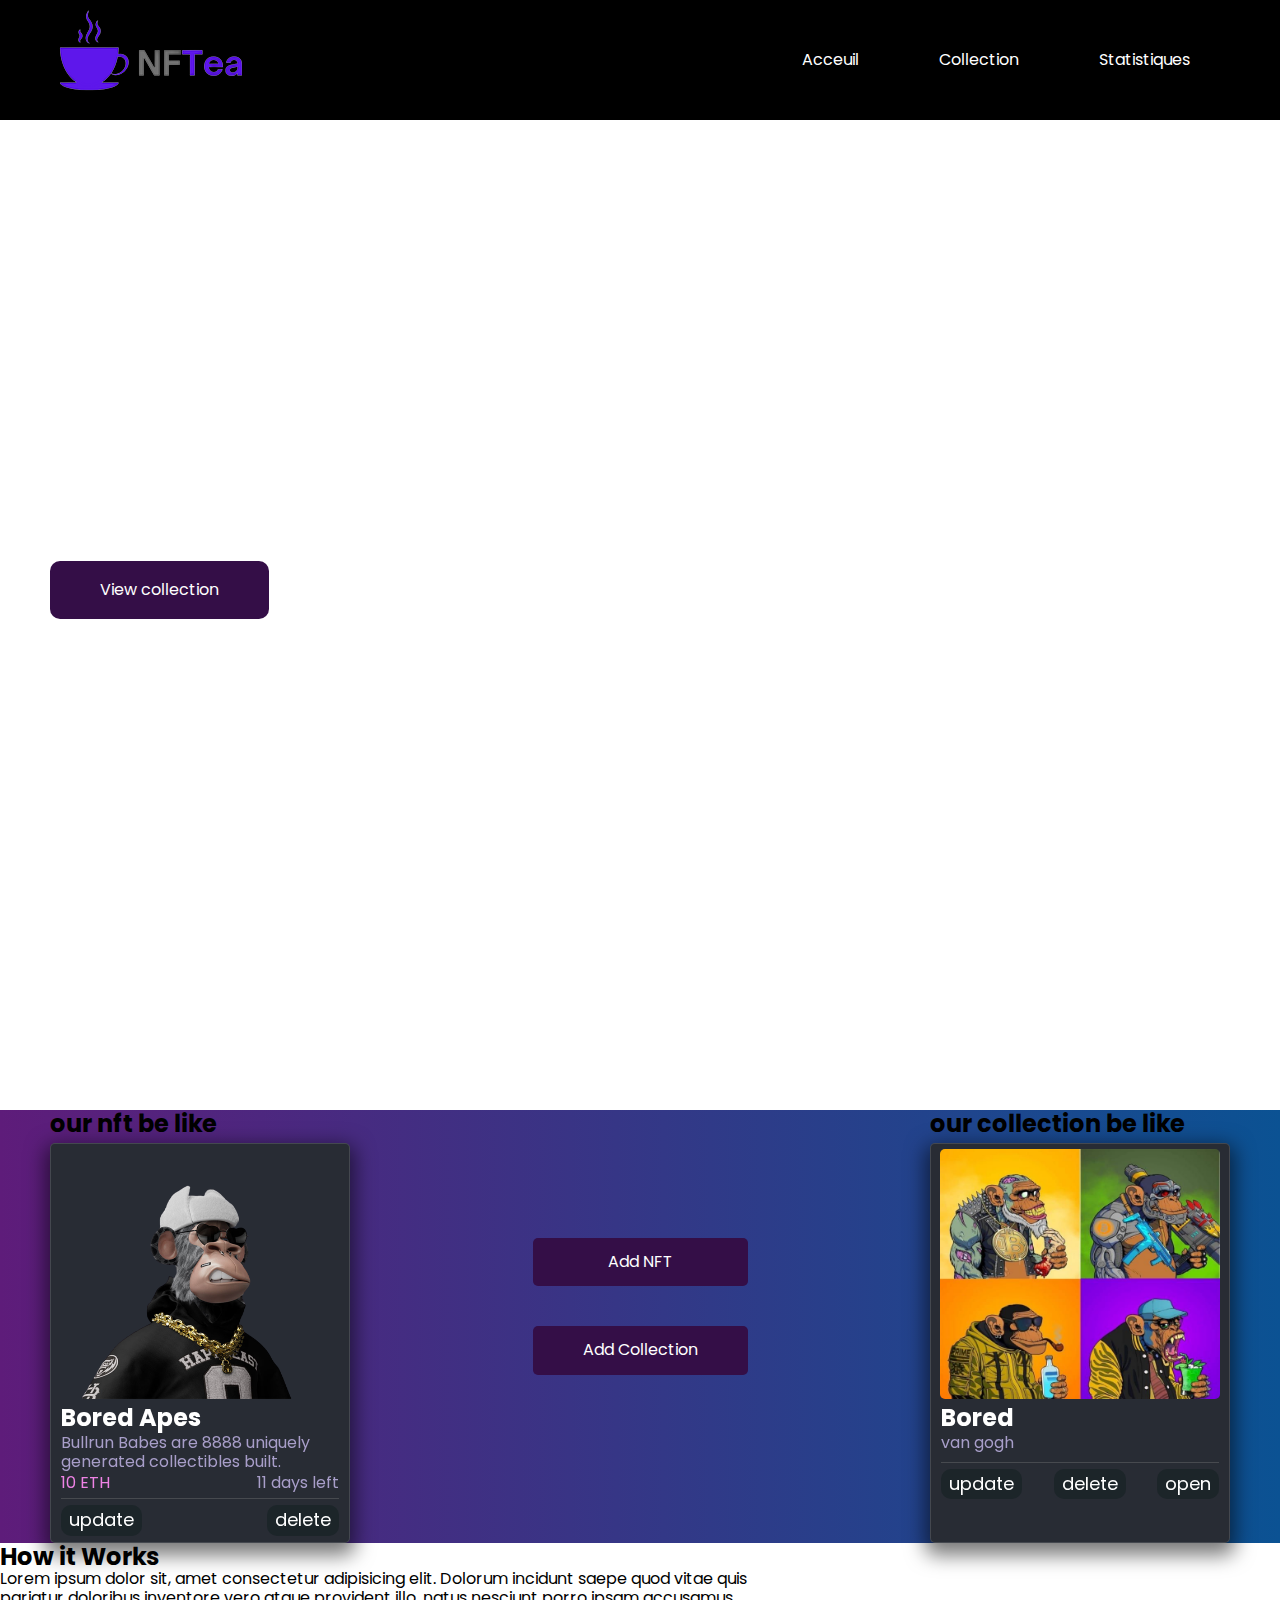
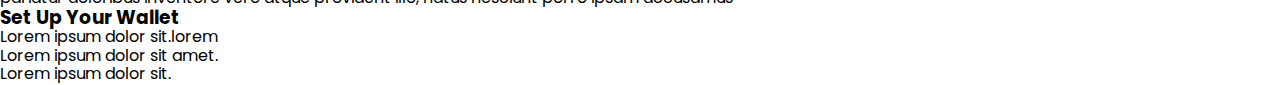
==== index.html @ 4c7557d9 "Update Home page" ====
<!DOCTYPE html>
<html lang="en">
<head>
    <meta charset="UTF-8">
    <meta http-equiv="X-UA-Compatible" content="IE=edge">
    <meta name="viewport" content="width=device-width, initial-scale=1.0">
    <!-- Render All elements normally -->
    <link rel="stylesheet" href="css/normalize.css">
    <!-- Google Fonts -->
    <link rel="preconnect" href="https://fonts.googleapis.com">
    <link rel="preconnect" href="https://fonts.gstatic.com" crossorigin>
    <!-- *************font awesome************** -->
    <link href="https://fonts.googleapis.com/css2?family=Poppins:wght@400;500;700&display=swap" rel="stylesheet">
    <link rel="stylesheet" href="https://cdnjs.cloudflare.com/ajax/libs/font-awesome/6.2.0/css/all.min.css"
        integrity="sha512-xh6O/CkQoPOWDdYTDqeRdPCVd1SpvCA9XXcUnZS2FmJNp1coAFzvtCN9BmamE+4aHK8yyUHUSCcJHgXloTyT2A=="
        crossorigin="anonymous" referrerpolicy="no-referrer" />
    <!-- Css File -->
    <link rel="stylesheet" href="css/main.css">
    <title>Acceuil</title>
</head>
<body>
    <!-- Start Header -->
    <header>
        <div class="navigation-bar">
            <a href="" class="logo">
                <img  class="logo" src="img/NFTealogov1.png" alt="NFT LOGO">
            </a>
            <nav>
                <ul>
                    <li><a href="#">Acceuil</a></li>
                    <li><a href="#">Collection</a></li>
                    <li><a href="#">Statistiques</a></li>
                </ul>
            </nav>
        </div>
    </header>
    <!-- End Header -->
    <!-- Start Landing -->
    <div class="landing">
        <div class="home">
        <p class="create">Create</p>
        <p class="own-nft">Your own NFT</p>
        <button>View collection</button>
        </div>
    </div>
    <!-- End Landing -->
    <!-- Start Cards -->
    <div class="content-body">
        <div>
        <h2 class="titre">our nft be like</h2>
        <div class="card nft-card-left">
            <img src="/img/nft-test.png" alt="" class="nftimg">
            <div class="info">
            <h2 class="name">Bored Apes</h2>
            <p class="description">Bullrun Babes are 8888 uniquely generated collectibles built.</p>
            
            <div class="price">
                <div style="display: flex; align-items: center;">
                    <i class='fab fa-ethereum' style='font-size:30px'></i>
                        <p>10 ETH</p>
                </div>
                <div class="duration">
                <i class="fa-solid fa-clock" style='font-size:18px'></i>
                <p>11 days left</p>
                </div>
            </div>
            <hr>
            <div class="buttons">
                <a href="">update</a>
                <a href="">delete</a>
            </div>
            </div>
        </div>
    </div>
        <div class="add-buttons">
            <button>Add NFT</button>
            <button>Add Collection</button>
        </div>
    <div>
        <h2 >our collection be like</h2>
    
        <div class="card nft-card-right">
            <img src="img/nft-collection.jpg" alt="" class="nftimg">
            <div class="info">
                <h2 class="name">Bored</h2>
                <p class="description">van gogh</p>

                <div class="price">
                    <!-- <div style="display: flex; align-items: center;">
                        <i class='fab fa-ethereum' style='font-size:30px'></i>
                        <p class="prc"> ETH</p>
                    </div> -->
                    <!-- <div class="duration">
                        <i class="fa-solid fa-clock" style='font-size:18px'></i>
                        <p>11 days left</p>
                    </div> -->
                </div>
                <hr>
                <div class="buttons">
                    <a href="">update</a>
                    <a href="">delete</a>
                    <a href="">open</a>
                </div>
            </div>
        </div>
    </div>

    </div>
    <!-- End Cards -->
    <!-- Start Discover -->
    <div class="discover">
        <h2>How it Works</h2>
        <p>Lorem ipsum dolor sit, amet consectetur adipisicing elit. Dolorum incidunt saepe quod vitae quis <br> pariatur doloribus inventore vero atque provident illo, natus nesciunt porro ipsam accusamus </p>
        <div class="parts">
            <div class="sellyournft">
                <i class="fa-solid fa-wallet"></i>
                <h3>Set Up Your Wallet</h3>
                <p>Lorem ipsum dolor sit.lorem <br> Lorem ipsum dolor sit amet. <br> Lorem ipsum dolor sit.</p>
            </div>
            
        </div>
    </div>
    <!-- End Discover -->
</body>
</html>
---- css/main.css ----
/* Start Global Rules */
* {
    -webkit-box-sizing: border-box;
    -moz-box-sizing: border-box;
    box-sizing: border-box;
    margin: 0;
    padding: 0;
}
html {
    scroll-behavior: smooth;
}
body {
    /* background-image: url('../img/bodybg.jpg'); */
    font-family: 'Poppins', sans-serif;
}
ul {
    list-style: none;
}
/* End Global Rules */
/* Start Global Variables */
:root {
    --main-color: black;
    --second-color: white;
}
/* End Global Variables */
/* Start Container */
.navigation-bar{
    background-color: black;
    /* margin-left: auto;
    margin-right: auto;
    width: 170vh;
    min-height: 100vh; */
}

/* End Container */
/* Start Header */
header .navigation-bar {
    display: flex;
    justify-content: space-between;
    background-color: var(--main-color);
    min-height: 120px;
}
header nav {
    flex:1;
    display: flex;
    align-items: center;
    justify-content: flex-end;
    padding-right: 50px;

}
header nav ul {
    display: flex;
}
header nav ul li a {
    display: block;
    text-decoration: none;
    color: var(--second-color);
    padding: 0px 40px;
}
header .navigation-bar a .logo {
    padding-left: 50px;
    padding-top: 5px;
}
/* End Header */
/* Start Hero section */
.landing .home{
    width: 100%;
    height: 110vh;
    background-image: url(/img/ntf-bg.gif);
    background-size: cover;
    background-repeat: no-repeat;
}
.landing .home .create {
    color: white;
    font-size: 120px;
    font-weight: 500;
    padding-left: 50px;
    padding-top: 100px;
}
.landing .home .own-nft {
    color: white;
    font-size: 70px;
    font-weight: 400;
    padding-left: 50px;
    padding-top: 60px;
}
.landing .home button {
    margin-top: 62px;
    margin-left: 50px;
    padding: 20px 50px;
    border-radius: 10px;
    border: none;
    color: var(--second-color);
    background-color: #340E47;
}
/* End Hero section */
/* Start Card */
.card{
    background-color: #282c34;
    height: 400px;
    width: 300px;
    border: 1px solid #ffffff22;
    box-shadow: 0 7px 20px 5px #00000088;
    border-radius: 5px;
    backdrop-filter: blur(7px); 
    transition: .3s;
    margin-top: 5px;
}
.card .description{
    margin: 3px 0;
    color: #a89ec9;
}
.card .nftimg{
    width: 280px;
    height: 250px;
    margin: 5px auto;
    display: block;
    border-radius: 5px;
}
.card .price,.card .duration{
    display: flex;
}
.card .duration{
    color: #a89ec9;
}
.card .price{
    justify-content: space-between;
    align-items: center;
    color: #ee83e5;
}
.card .info{
    padding: 0 10pX;
}
hr{
    width: 100%;
    border: none;
    border-bottom: 1px solid #88888855;
    margin-top: 0;
    margin: 6px 0;
}
.buttons{
    display: flex;
    justify-content: space-between;
}
.card .name{
    color: #fff;
}
.card:hover{
    transform: scale(1.02);
    cursor: pointer;
}
.card .prc{
    margin-left: 10px;
    font-size: 20px;
}
.card a{
    text-decoration: none;
    color: rgb(255, 255, 255);
    font-size: 18px;
    background-color: #1c2529;
    padding: 5px 8px;
    border-radius: 10px;
}
.content-body{
    display: flex;
    justify-content: space-between;
    background: rgb(94,28,122);
    background: linear-gradient(90deg, rgba(94,28,122,1) 0%, rgba(11,82,147,1) 100%);
}
.nft-card-left {
    margin-left: 50px;
}
.nft-card-right {
    margin-right: 50px;
}
.titre{
    margin-left: 50px;
}
.content-body .add-buttons {
    display: flex;
    flex-direction: column;
    justify-content: center;
}
.content-body .add-buttons button{
    margin-bottom: 40px;
    padding: 15px 50px;
    background-color: #340E47;
    color: white;
    border: none;
    border-radius: 5px;
}
/* End Card */
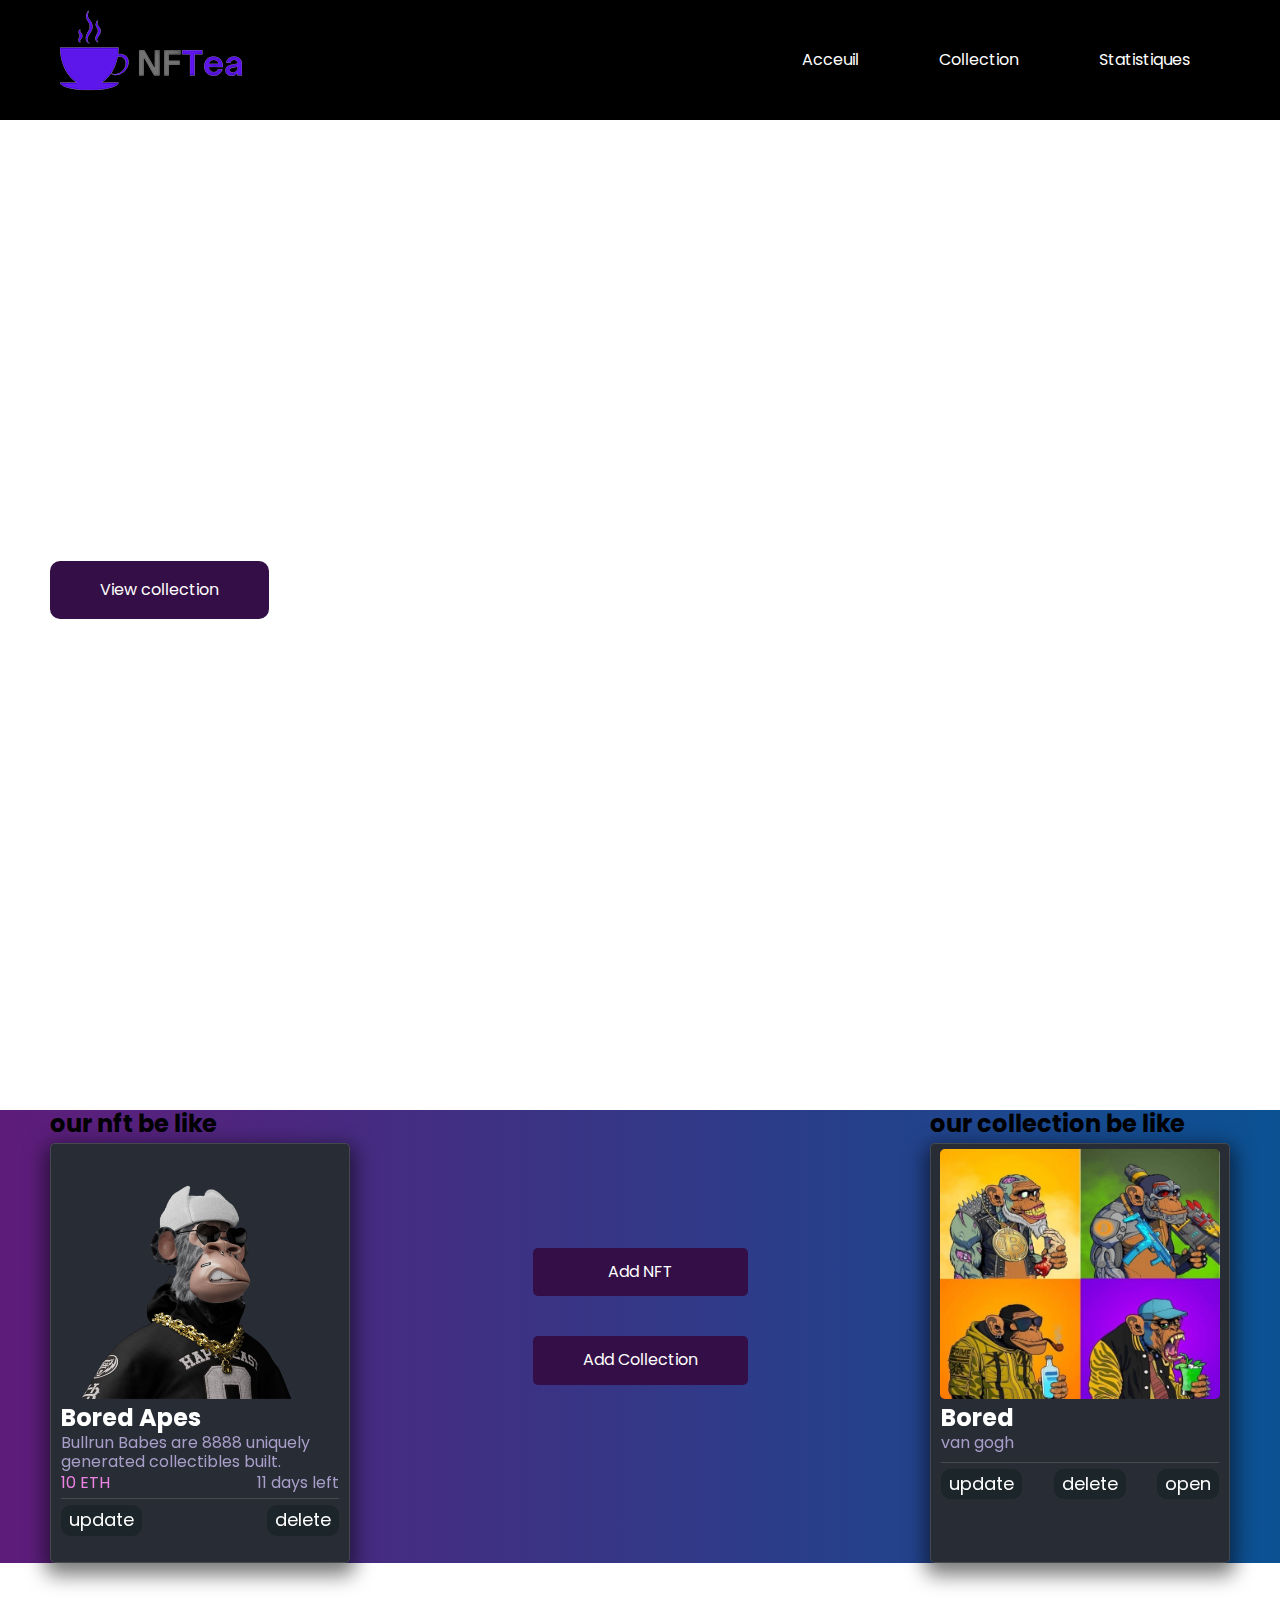
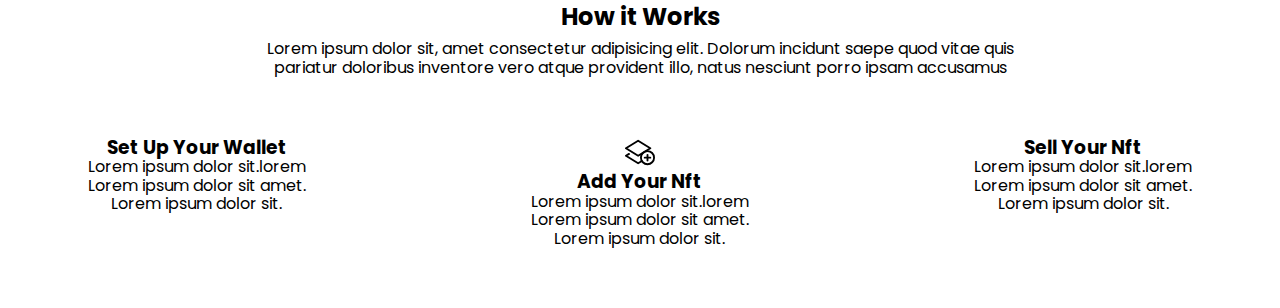
==== commit 646aa02f: "foreing key delete" ====
--- a/index.html
+++ b/index.html
@@ -10,10 +10,9 @@
     <link rel="preconnect" href="https://fonts.googleapis.com">
     <link rel="preconnect" href="https://fonts.gstatic.com" crossorigin>
     <!-- *************font awesome************** -->
+    <link rel="stylesheet" href="https://cdnjs.cloudflare.com/ajax/libs/font-awesome/6.2.1/css/all.min.css" integrity="sha512-MV7K8+y+gLIBoVD59lQIYicR65iaqukzvf/nwasF0nqhPay5w/9lJmVM2hMDcnK1OnMGCdVK+iQrJ7lzPJQd1w==" crossorigin="anonymous" referrerpolicy="no-referrer" />
     <link href="https://fonts.googleapis.com/css2?family=Poppins:wght@400;500;700&display=swap" rel="stylesheet">
-    <link rel="stylesheet" href="https://cdnjs.cloudflare.com/ajax/libs/font-awesome/6.2.0/css/all.min.css"
-        integrity="sha512-xh6O/CkQoPOWDdYTDqeRdPCVd1SpvCA9XXcUnZS2FmJNp1coAFzvtCN9BmamE+4aHK8yyUHUSCcJHgXloTyT2A=="
-        crossorigin="anonymous" referrerpolicy="no-referrer" />
+    
     <!-- Css File -->
     <link rel="stylesheet" href="css/main.css">
     <title>Acceuil</title>
@@ -117,7 +116,16 @@
                 <h3>Set Up Your Wallet</h3>
                 <p>Lorem ipsum dolor sit.lorem <br> Lorem ipsum dolor sit amet. <br> Lorem ipsum dolor sit.</p>
             </div>
-            
+            <div class="add">
+                <img src="/img/add-layer-layers-svgrepo-com.svg" width="30px" height="30px" style="background: rgb(255, 255, 255)  ;" alt="" srcset="">
+                <h3>Add Your Nft</h3>
+                <p>Lorem ipsum dolor sit.lorem <br> Lorem ipsum dolor sit amet. <br> Lorem ipsum dolor sit.</p>
+            </div>
+            <div class="sell">
+                <i class="fa-solid fa-cart-shopping"></i>
+                <h3>Sell Your Nft</h3>
+                <p>Lorem ipsum dolor sit.lorem <br> Lorem ipsum dolor sit amet. <br> Lorem ipsum dolor sit.</p>
+            </div>
         </div>
     </div>
     <!-- End Discover -->
--- a/css/main.css
+++ b/css/main.css
@@ -97,7 +97,7 @@
 /* Start Card */
 .card{
     background-color: #282c34;
-    height: 400px;
+    height: 420px;
     width: 300px;
     border: 1px solid #ffffff22;
     box-shadow: 0 7px 20px 5px #00000088;
@@ -105,6 +105,7 @@
     backdrop-filter: blur(7px); 
     transition: .3s;
     margin-top: 5px;
+    /* padding: 50px 0; */
 }
 .card .description{
     margin: 3px 0;
@@ -189,4 +190,21 @@
     border: none;
     border-radius: 5px;
 }
+.discover{
+    text-align: center;
+    margin: 40px 0;
+}
+.discover h2{
+    margin: 10px 0;
+}
+.parts{
+    margin: 60px 0;
+    display: grid;
+    grid-template-columns: auto auto auto;
+    gap: 50px;
+}
+.parts i{
+    margin-bottom:10px ;
+    font-size: 20px;
+}
 /* End Card */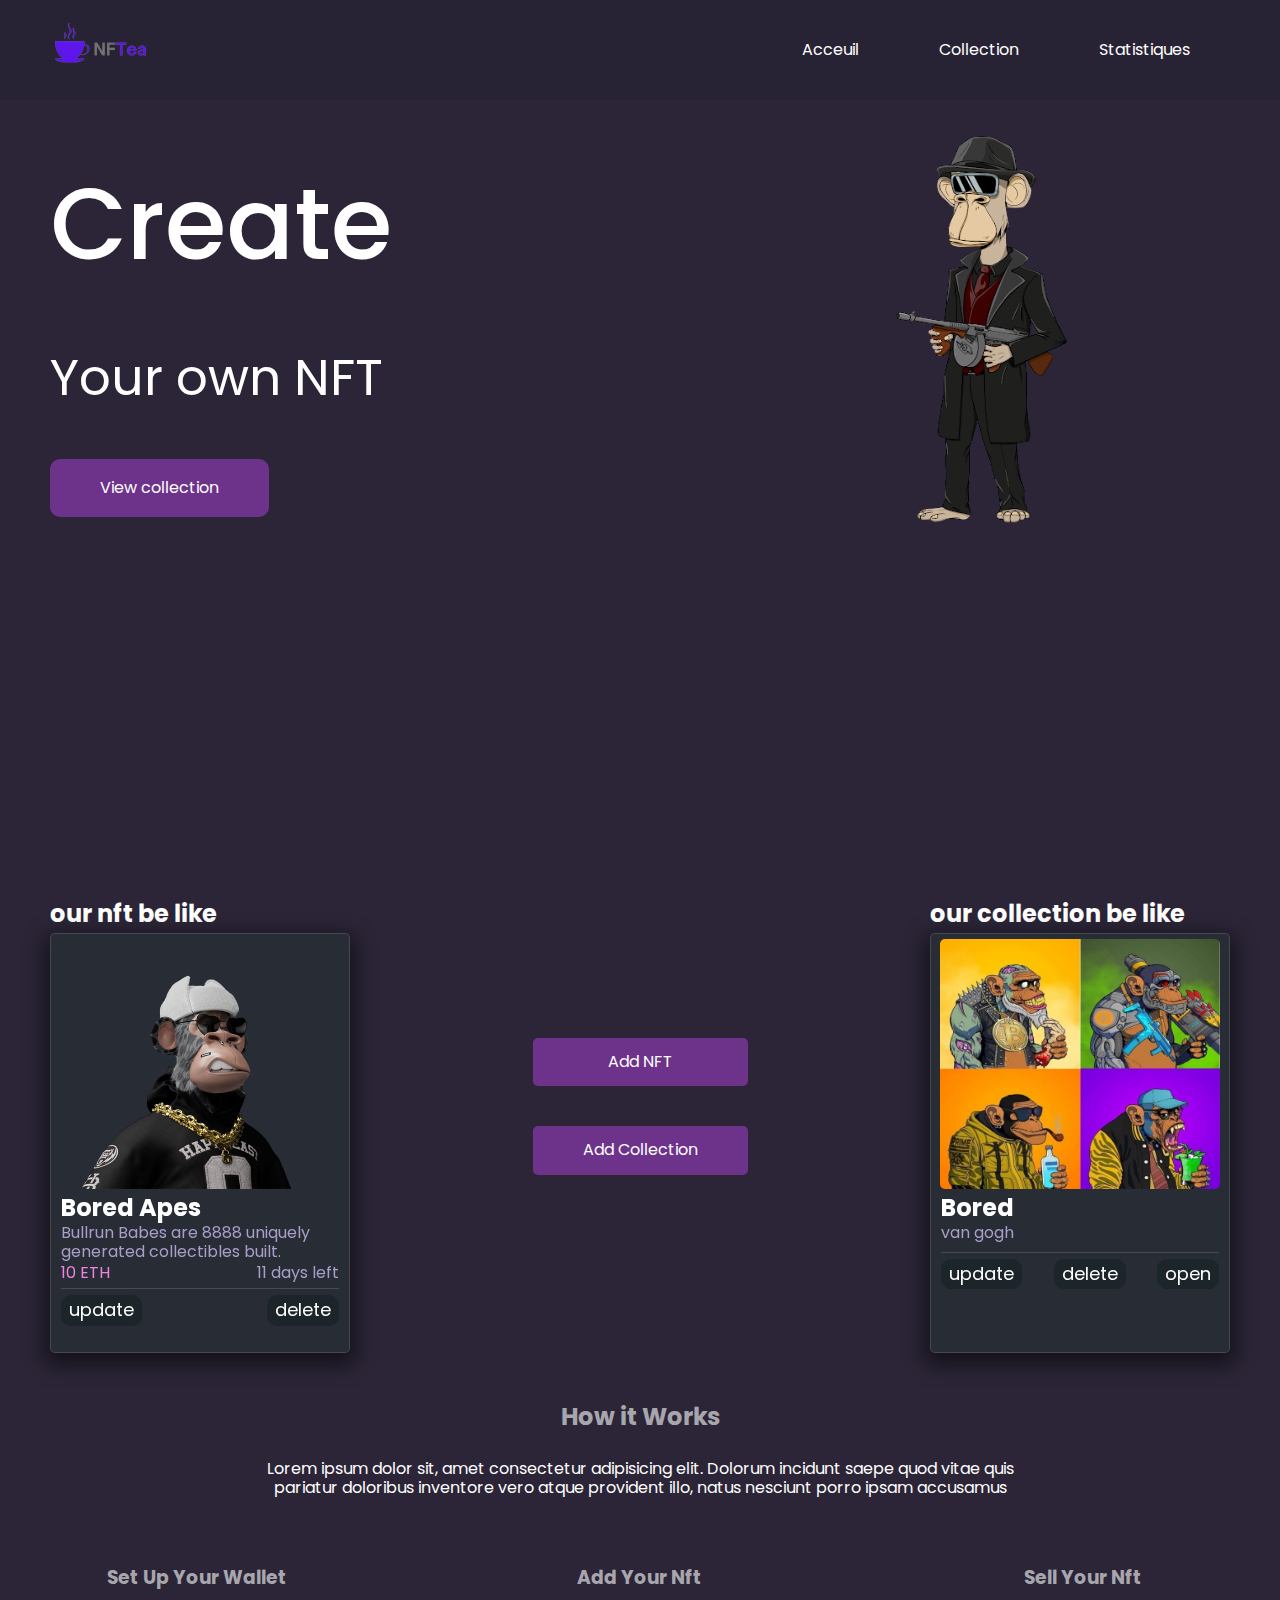
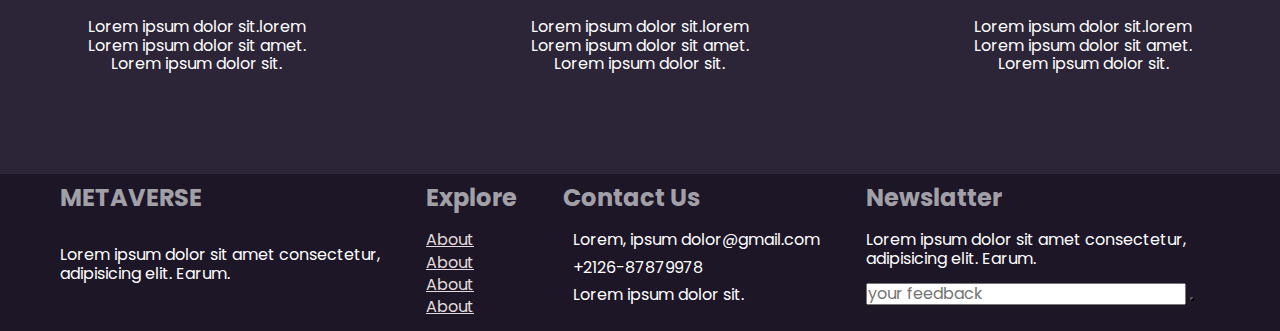
==== commit ef1f8a5c: "ui update" ====
--- a/index.html
+++ b/index.html
@@ -19,34 +19,42 @@
 </head>
 <body>
     <!-- Start Header -->
-    <header>
-        <div class="navigation-bar">
-            <a href="" class="logo">
-                <img  class="logo" src="img/NFTealogov1.png" alt="NFT LOGO">
-            </a>
-            <nav>
-                <ul>
-                    <li><a href="#">Acceuil</a></li>
-                    <li><a href="#">Collection</a></li>
-                    <li><a href="#">Statistiques</a></li>
-                </ul>
-            </nav>
-        </div>
-    </header>
+    
     <!-- End Header -->
     <!-- Start Landing -->
     <div class="landing">
         <div class="home">
-        <p class="create">Create</p>
-        <p class="own-nft">Your own NFT</p>
-        <button>View collection</button>
+            <header>
+                <div class="navigation-bar">
+                    <a href="" class="logo">
+                        <img  class="logo" src="img/NFTealogov1.png" alt="NFT LOGO">
+                    </a>
+                    <nav>
+                        <ul>
+                            <li><a href="#">Acceuil</a></li>
+                            <li><a href="#">Collection</a></li>
+                            <li><a href="#">Statistiques</a></li>
+                        </ul>
+                    </nav>
+                </div>
+            </header>
+        <div class="homecontainer">
+            <div class="col">
+                <h1 class="create">Create</h1>
+                <h2 class="own-nft">Your own NFT</h2>
+                <button><a href="http://localhost/4th-brief/collection.php">View collection</a></button>
+            </div>
+            <div class="col1">
+                <img src="/img/nft_image_home-removebg-preview.png" alt="" srcset="">
+            </div>
+        </div>
         </div>
     </div>
     <!-- End Landing -->
     <!-- Start Cards -->
     <div class="content-body">
         <div>
-        <h2 class="titre">our nft be like</h2>
+        <h2  class="titre">our nft be like</h2>
         <div class="card nft-card-left">
             <img src="/img/nft-test.png" alt="" class="nftimg">
             <div class="info">
@@ -72,11 +80,11 @@
         </div>
     </div>
         <div class="add-buttons">
-            <button>Add NFT</button>
-            <button>Add Collection</button>
+            <button><a  href="http://localhost/4th-brief/index.php"> Add NFT</a></button>
+            <button><a  href="http://localhost/4th-brief/addcollection.php"> Add Collection</a></button>
         </div>
     <div>
-        <h2 >our collection be like</h2>
+        <h2 class="titre1" >our collection be like</h2>
     
         <div class="card nft-card-right">
             <img src="img/nft-collection.jpg" alt="" class="nftimg">
@@ -117,7 +125,8 @@
                 <p>Lorem ipsum dolor sit.lorem <br> Lorem ipsum dolor sit amet. <br> Lorem ipsum dolor sit.</p>
             </div>
             <div class="add">
-                <img src="/img/add-layer-layers-svgrepo-com.svg" width="30px" height="30px" style="background: rgb(255, 255, 255)  ;" alt="" srcset="">
+                <!-- <img src="/img/add-layer-layers-svgrepo-com.svg" width="30px" height="30px" style="background: rgb(255, 255, 255)  ;" alt="" srcset=""> -->
+                <i class="fa-solid fa-folder-plus"></i>
                 <h3>Add Your Nft</h3>
                 <p>Lorem ipsum dolor sit.lorem <br> Lorem ipsum dolor sit amet. <br> Lorem ipsum dolor sit.</p>
             </div>
@@ -129,5 +138,41 @@
         </div>
     </div>
     <!-- End Discover -->
+    <!-- ************footer************** -->
+    <footer>
+        <div class="meta">
+            <h2>METAVERSE</h2>
+            <p>
+                Lorem ipsum dolor sit amet consectetur,<br> adipisicing elit. Earum.
+            </p>
+            <div class="icons">
+                <i class="fa-brands fa-facebook"></i>
+                <i class="fa-brands fa-linkedin"></i>
+                <i class="fa-brands fa-instagram"></i>
+                <i class="fa-brands fa-twitter"></i>
+            </div>
+        </div>
+        <div class="exp">
+            <h2>Explore</h2>
+            <a href="#">About</a> 
+            <a href="#">About</a> 
+            <a href="#">About</a> 
+            <a href="#">About</a>
+        </div>
+        <div class="contact">
+            <h2>Contact Us</h2>
+            <div><i class="fa-solid fa-envelope"></i> <span>Lorem, ipsum dolor@gmail.com</span></div> 
+            <div><i class="fa-solid fa-phone"></i> <span>+2126-87879978</span></div> 
+            <div><i class="fa-solid fa-location-pin"></i> <span>Lorem ipsum dolor sit.</span></div>
+        </div>
+        <div class="newslatter">
+            <h2>Newslatter</h2>
+            <p>
+                Lorem ipsum dolor sit amet consectetur,<br> adipisicing elit. Earum.
+            </p>
+            <input type="email" placeholder="your feedback"> <button><i class="fa-sharp fa-solid fa-rocket"></i></button>
+        </div>
+
+    </footer>
 </body>
 </html>--- a/css/main.css
+++ b/css/main.css
@@ -30,15 +30,15 @@
     margin-right: auto;
     width: 170vh;
     min-height: 100vh; */
-}
+ }
 
 /* End Container */
 /* Start Header */
 header .navigation-bar {
     display: flex;
     justify-content: space-between;
-    background-color: var(--main-color);
-    min-height: 120px;
+    background-color: rgba(0, 0, 0, 0.048);
+    height: 100px;
 }
 header nav {
     flex:1;
@@ -56,42 +56,65 @@
     text-decoration: none;
     color: var(--second-color);
     padding: 0px 40px;
+    
+}
+.homecontainer a{
+    text-decoration: none;
+    color: white;
 }
 header .navigation-bar a .logo {
     padding-left: 50px;
-    padding-top: 5px;
+    height: 50px;
+    width: 150px;
+    margin: 20px 0;
+    
+    /* padding-top: 5px; */
 }
 /* End Header */
 /* Start Hero section */
 .landing .home{
     width: 100%;
-    height: 110vh;
-    background-image: url(/img/ntf-bg.gif);
+    height: 100vh;
+    background: hsl(259, 20%, 18%);
     background-size: cover;
     background-repeat: no-repeat;
 }
 .landing .home .create {
     color: white;
-    font-size: 120px;
+    font-size: 100px;
     font-weight: 500;
     padding-left: 50px;
-    padding-top: 100px;
+    /* padding-top: 20px; */
 }
 .landing .home .own-nft {
     color: white;
-    font-size: 70px;
+    font-size: 50px;
     font-weight: 400;
     padding-left: 50px;
-    padding-top: 60px;
+    /* padding-top: 20px; */
 }
 .landing .home button {
-    margin-top: 62px;
+    margin-top: 52px;
     margin-left: 50px;
     padding: 20px 50px;
     border-radius: 10px;
     border: none;
     color: var(--second-color);
-    background-color: #340E47;
+    background-color: #6d338a;
+}
+.homecontainer{
+    display: flex;
+}
+.col{
+    width:50%;
+}
+.col1{
+    width: 50%;
+}
+.col1 img{
+    padding-left: 180px;
+    height: 450px;
+    padding-top: 20px;
 }
 /* End Hero section */
 /* Start Card */
@@ -143,6 +166,10 @@
     display: flex;
     justify-content: space-between;
 }
+.add-buttons a{
+    color: white;
+    text-decoration: none;
+}
 .card .name{
     color: #fff;
 }
@@ -165,8 +192,8 @@
 .content-body{
     display: flex;
     justify-content: space-between;
-    background: rgb(94,28,122);
-    background: linear-gradient(90deg, rgba(94,28,122,1) 0%, rgba(11,82,147,1) 100%);
+    background: hsl(259, 20%, 18%);
+    /* background: linear-gradient(90deg, rgba(94,28,122,1) 0%, rgba(11,82,147,1) 100%); */
 }
 .nft-card-left {
     margin-left: 50px;
@@ -175,7 +202,11 @@
     margin-right: 50px;
 }
 .titre{
+    color: #fff;
     margin-left: 50px;
+}
+.titre1{
+    color: #fff;
 }
 .content-body .add-buttons {
     display: flex;
@@ -185,17 +216,21 @@
 .content-body .add-buttons button{
     margin-bottom: 40px;
     padding: 15px 50px;
-    background-color: #340E47;
+    background-color: #6d338a;
     color: white;
     border: none;
     border-radius: 5px;
 }
 .discover{
     text-align: center;
-    margin: 40px 0;
-}
-.discover h2{
+    padding: 40px 0;
+    background: hsl(259, 20%, 18%);
+    color: #fff;
+}
+.discover h2,.discover h3{
     margin: 10px 0;
+    color: #ffffff9c;
+    padding-bottom: 20px;
 }
 .parts{
     margin: 60px 0;
@@ -205,6 +240,54 @@
 }
 .parts i{
     margin-bottom:10px ;
-    font-size: 20px;
-}
-/* End Card */+    font-size: 40px;
+}
+/* End Card */
+/* ************footer************ */
+footer{
+    padding:10px 60px;
+    
+    display: grid;
+    grid-template-columns: auto auto auto auto;
+    background-color: hsl(261, 29%, 12%);
+    color: white;
+    gap: 20px;
+    /* padding: 0 50px; */
+}
+footer h2{
+    color: #ffffff9c;
+    margin-bottom: 20Px;
+}
+footer .meta p{
+    padding: 15px 0;
+}
+footer .meta i{
+    padding-right: 20px;
+    
+}
+footer .exp a{
+    /* text-decoration: none underline ; */
+    color: rgb(228, 220, 220);
+    margin: 4px 0;
+    display: block;
+
+} 
+footer .contact span{
+    margin-bottom:5px ;
+}
+footer .contact i{
+    margin-right: 10px;
+}
+footer .contact div{
+    margin: 9px 0;
+}
+footer .newslatter p{
+    margin: 15px 0; 
+    
+}
+footer .newslatter button{
+    background-color: transparent;
+}
+footer .newslatter i{
+    color: #6d338a;
+}